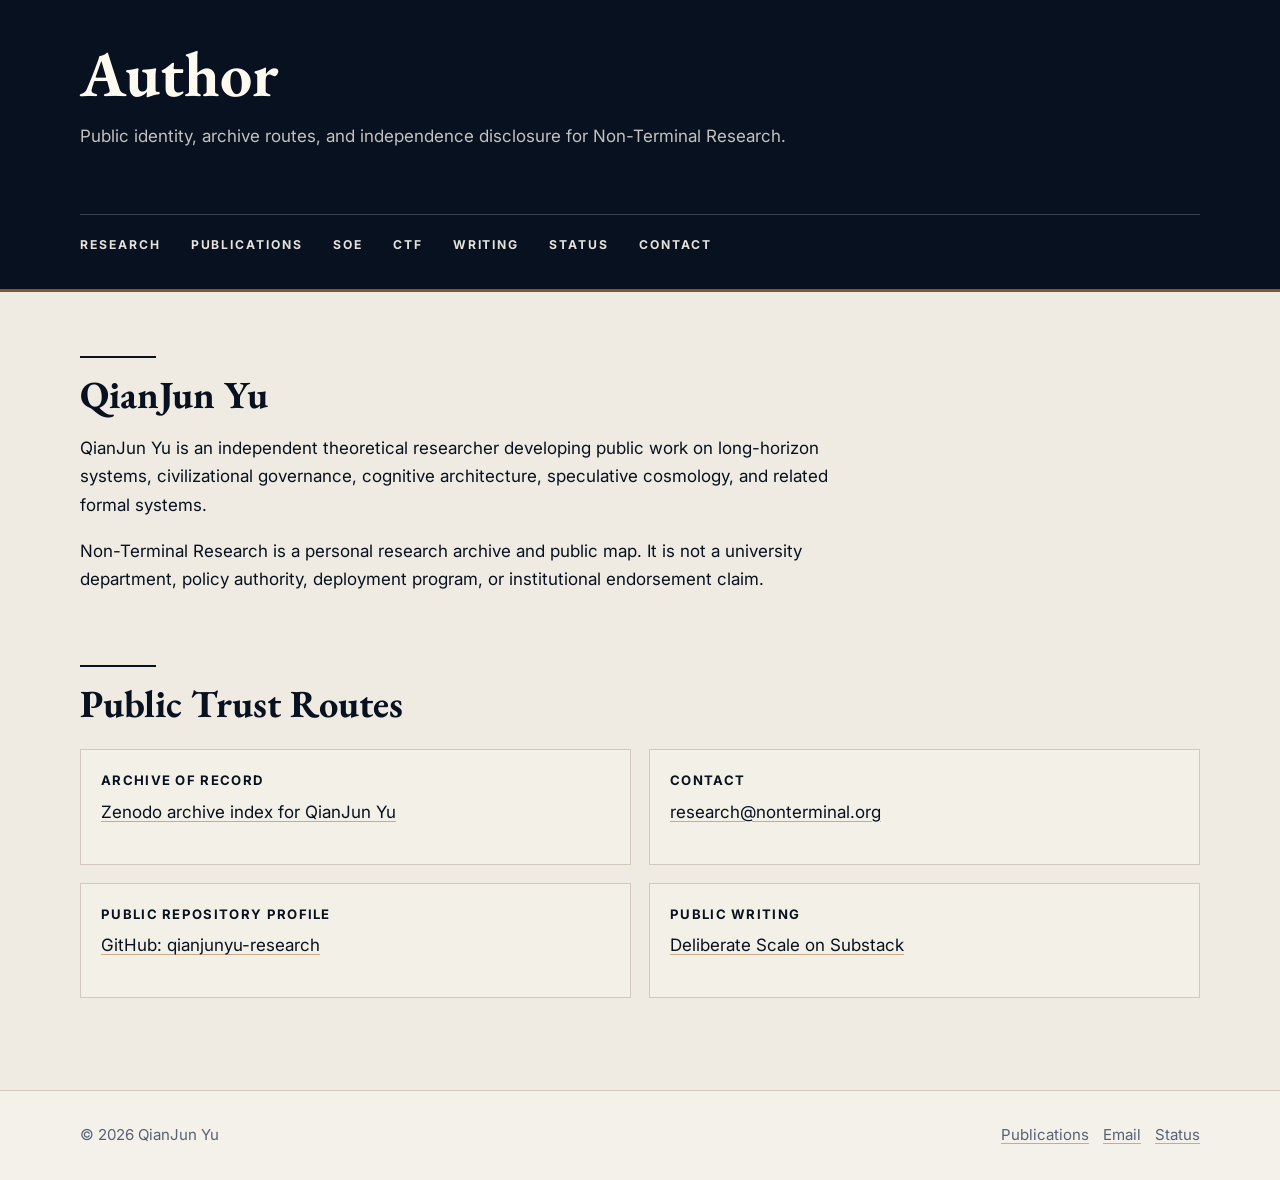
==== about.html @ 85eb5240 "Align site with final visual identity verdict" ====
<!doctype html>
<html lang="en">
  <head>
    <meta charset="utf-8">
    <meta name="viewport" content="width=device-width, initial-scale=1">
    <title>Author | Non-Terminal Research</title>
    <meta name="description" content="Author and public trust information for Non-Terminal Research, the research archive of QianJun Yu.">
    <meta name="theme-color" content="#0b1420">
    <link rel="canonical" href="https://nonterminal.org/about.html">
    <meta property="og:type" content="profile">
    <meta property="og:site_name" content="Non-Terminal Research">
    <meta property="og:title" content="Author | Non-Terminal Research">
    <meta property="og:description" content="Author and public trust information for Non-Terminal Research, the research archive of QianJun Yu.">
    <meta property="og:url" content="https://nonterminal.org/about.html">
    <meta name="twitter:card" content="summary">
    <meta name="twitter:title" content="Author | Non-Terminal Research">
    <meta name="twitter:description" content="Author and public trust information for Non-Terminal Research.">
    <link rel="icon" href="assets/favicon.svg" type="image/svg+xml">
    <link rel="stylesheet" href="assets/site.css">
    <link rel="preconnect" href="https://fonts.googleapis.com">
    <link rel="preconnect" href="https://fonts.gstatic.com" crossorigin>
    <link href="https://fonts.googleapis.com/css2?family=EB+Garamond:wght@500;600;700&family=Inter:wght@400;500;600;700&display=swap" rel="stylesheet">
    <script type="application/ld+json">
      {
        "@context": "https://schema.org",
        "@type": "ProfilePage",
        "name": "Author | Non-Terminal Research",
        "url": "https://nonterminal.org/about.html",
        "mainEntity": {
          "@type": "Person",
          "name": "QianJun Yu",
          "jobTitle": "Independent theoretical researcher",
          "email": "mailto:research@nonterminal.org",
          "url": "https://nonterminal.org/",
          "sameAs": [
            "https://zenodo.org/search?q=qianjun%20yu&l=list&p=1&s=10&sort=bestmatch",
            "https://github.com/qianjunyu-research",
            "https://substack.com/@deliberatescale"
          ]
        }
      }
    </script>
  </head>
  <body>
    <a class="skip-link" href="#main">Skip to content</a>
    <header class="page-head">
      <div class="hero-inner">
        <h1>Author</h1>
        <p>Public identity, archive routes, and independence disclosure for Non-Terminal Research.</p>
        <nav class="site-nav" aria-label="Primary navigation">
          <a href="index.html">Research</a>
          <a href="publications.html">Publications</a>
          <a href="system-of-eternity.html">SOE</a>
          <a href="cognitive-trinity-framework.html">CTF</a>
          <a href="writing.html">Writing</a>
          <a href="status.html">Status</a>
          <a href="contact.html">Contact</a>
        </nav>
      </div>
    </header>
    <main id="main" class="content">
      <section class="section narrow">
        <h2>QianJun Yu</h2>
        <p>QianJun Yu is an independent theoretical researcher developing public work on long-horizon systems, civilizational governance, cognitive architecture, speculative cosmology, and related formal systems.</p>
        <p>Non-Terminal Research is a personal research archive and public map. It is not a university department, policy authority, deployment program, or institutional endorsement claim.</p>
      </section>
      <section class="section">
        <h2>Public Trust Routes</h2>
        <div class="apparatus">
          <div class="apparatus-item">
            <strong>Archive of record</strong>
            <p><a href="https://zenodo.org/search?q=qianjun%20yu&l=list&p=1&s=10&sort=bestmatch">Zenodo archive index for QianJun Yu</a></p>
          </div>
          <div class="apparatus-item">
            <strong>Contact</strong>
            <p><a href="mailto:research@nonterminal.org">research@nonterminal.org</a></p>
          </div>
          <div class="apparatus-item">
            <strong>Public repository profile</strong>
            <p><a href="https://github.com/qianjunyu-research">GitHub: qianjunyu-research</a></p>
          </div>
          <div class="apparatus-item">
            <strong>Public writing</strong>
            <p><a href="https://substack.com/@deliberatescale">Deliberate Scale on Substack</a></p>
          </div>
        </div>
      </section>
    </main>
    <footer class="footer"><div class="footer-inner"><span>&copy; <span data-current-year></span> QianJun Yu</span><span class="footer-links"><a href="publications.html">Publications</a><a href="mailto:research@nonterminal.org">Email</a><a href="status.html">Status</a></span></div></footer>
    <script src="assets/site.js"></script>
  </body>
</html>
---- assets/site.css ----
:root {
  --ink: #07111f;
  --ink-2: #111d2d;
  --paper: #efebe2;
  --paper-cool: #f7f5ee;
  --line: #d2c9ba;
  --muted: #596274;
  --muted-2: #7a7469;
  --bronze: #a87637;
  --steel: #53728d;
  --white: #fffaf0;
  --code: #1e2937;
  --max: 1120px;
}

* {
  box-sizing: border-box;
}

html {
  scroll-behavior: smooth;
}

body {
  margin: 0;
  background: var(--paper);
  color: var(--ink);
  font-family: "Inter", "Segoe UI", Arial, sans-serif;
  font-size: 17px;
  line-height: 1.65;
  overflow-x: hidden;
}

a {
  color: inherit;
  text-decoration-color: rgba(168, 118, 55, 0.55);
  text-underline-offset: 0.2em;
  overflow-wrap: anywhere;
}

a:hover {
  color: #6d481e;
}

a:focus-visible,
button:focus-visible {
  outline: 3px solid rgba(215, 170, 107, 0.95);
  outline-offset: 4px;
}

.skip-link {
  position: absolute;
  left: 1rem;
  top: -4rem;
  z-index: 20;
  background: var(--white);
  color: var(--ink);
  padding: 0.6rem 0.8rem;
}

.skip-link:focus {
  top: 1rem;
}

.hero {
  position: relative;
  overflow: hidden;
  min-height: 520px;
  background:
    linear-gradient(90deg, rgba(7, 17, 31, 0.98), rgba(17, 29, 45, 0.94)),
    var(--ink);
  color: var(--white);
  border-bottom: 3px solid rgba(168, 118, 55, 0.72);
}

.hero::after {
  content: "";
  position: absolute;
  inset: auto 0 0;
  height: 1px;
  background: rgba(255, 250, 240, 0.14);
}

.hero-inner,
.content,
.footer-inner {
  width: calc(100% - 48px);
  max-width: var(--max);
  margin: 0 auto;
}

.hero-inner {
  position: relative;
  z-index: 2;
  padding: 82px 0 56px;
}

.site-nav {
  display: flex;
  gap: 30px;
  flex-wrap: wrap;
  margin-top: 64px;
  padding-top: 20px;
  border-top: 1px solid rgba(255, 250, 240, 0.2);
  font-size: 0.76rem;
  letter-spacing: 0.16em;
  text-transform: uppercase;
  font-weight: 700;
}

.site-nav a {
  text-decoration: none;
  color: rgba(255, 250, 240, 0.9);
}

.site-nav a:hover,
.site-nav a[aria-current="page"] {
  color: #d7aa6b;
}

.hero-copy {
  max-width: min(760px, 100%);
}

.hero h1 {
  margin: 0;
  font-family: "EB Garamond", Georgia, "Times New Roman", serif;
  font-size: clamp(3rem, 7vw, 5.8rem);
  line-height: 0.92;
  font-weight: 600;
  letter-spacing: 0;
}

.hero .lead {
  margin: 26px 0 0;
  max-width: 760px;
  color: rgba(255, 250, 240, 0.84);
  font-family: "EB Garamond", Georgia, "Times New Roman", serif;
  font-size: clamp(1.35rem, 2.4vw, 1.95rem);
  line-height: 1.32;
}

.hero .support {
  max-width: 680px;
  color: rgba(255, 250, 240, 0.68);
  margin-top: 18px;
  font-size: 1rem;
}

.trust-strip {
  display: flex;
  flex-wrap: wrap;
  gap: 10px 18px;
  margin-top: 28px;
  color: rgba(255, 250, 240, 0.72);
  font-size: 0.78rem;
  letter-spacing: 0.08em;
  text-transform: uppercase;
  font-weight: 700;
}

.trust-strip a {
  color: rgba(255, 250, 240, 0.86);
  text-decoration: none;
  border-bottom: 1px solid rgba(168, 118, 55, 0.55);
}

.trust-strip a:hover {
  color: #d7aa6b;
}

.hero-actions {
  display: flex;
  flex-wrap: wrap;
  gap: 14px;
  margin-top: 34px;
}

.button {
  display: inline-flex;
  align-items: center;
  justify-content: center;
  min-height: 44px;
  padding: 0 18px;
  border: 1px solid rgba(255, 250, 240, 0.42);
  color: var(--white);
  text-decoration: none;
  font-size: 0.78rem;
  font-weight: 700;
  letter-spacing: 0.08em;
  text-transform: uppercase;
  background: rgba(255, 250, 240, 0.04);
}

.button:hover {
  border-color: #d7aa6b;
  color: #d7aa6b;
}

.button.secondary {
  border-color: rgba(168, 118, 55, 0.8);
}

.content {
  padding: 64px 0 92px;
}

.section {
  margin-top: 72px;
}

.section:first-child {
  margin-top: 0;
}

.section::before {
  content: "";
  display: block;
  width: 76px;
  height: 2px;
  margin-bottom: 16px;
  background: var(--ink);
}

h2,
h3 {
  font-family: "EB Garamond", Georgia, "Times New Roman", serif;
  letter-spacing: 0;
}

h2 {
  margin: 0 0 20px;
  font-size: clamp(2rem, 3vw, 2.7rem);
  line-height: 1.05;
}

h3 {
  margin: 0;
  font-size: 1.35rem;
  line-height: 1.2;
}

p {
  margin: 0 0 18px;
  overflow-wrap: break-word;
}

.narrow {
  max-width: 760px;
}

.muted {
  color: var(--muted);
}

.grid {
  display: grid;
  grid-template-columns: repeat(3, minmax(0, 1fr));
  gap: 24px;
  margin-top: 30px;
}

.card {
  min-height: 250px;
  border: 1px solid var(--line);
  background: rgba(247, 245, 238, 0.54);
  padding: 28px;
}

.card h3 {
  padding-bottom: 11px;
  border-bottom: 1px solid rgba(168, 118, 55, 0.55);
}

.card p {
  margin-top: 16px;
  color: #4c5565;
}

.pub-list {
  border-top: 1px solid var(--line);
  margin-top: 26px;
}

.pub-row {
  display: grid;
  grid-template-columns: 130px minmax(0, 1fr) 190px;
  gap: 24px;
  align-items: baseline;
  padding: 20px 0;
  border-bottom: 1px solid var(--line);
}

.pub-row time,
.pub-row .meta {
  color: var(--muted);
  font-size: 0.94rem;
}

.pub-row strong {
  font-family: "EB Garamond", Georgia, "Times New Roman", serif;
  font-size: 1.28rem;
}

.archive-groups {
  display: grid;
  gap: 52px;
  margin-top: 30px;
}

.archive-group {
  border-top: 2px solid var(--ink);
  padding-top: 18px;
}

.archive-group > p {
  max-width: 760px;
}

.record-list {
  display: grid;
  gap: 18px;
  margin-top: 24px;
}

.record {
  border: 1px solid var(--line);
  background: rgba(247, 245, 238, 0.56);
  padding: 22px 24px;
}

.record h3 {
  margin-bottom: 8px;
}

.record-meta {
  display: flex;
  flex-wrap: wrap;
  gap: 8px;
  margin: 12px 0 0;
}

.tag {
  display: inline-flex;
  align-items: center;
  min-height: 24px;
  padding: 2px 8px;
  border: 1px solid rgba(83, 114, 141, 0.34);
  color: #3f5268;
  background: rgba(83, 114, 141, 0.08);
  font-size: 0.78rem;
  font-weight: 700;
  letter-spacing: 0.04em;
  text-transform: uppercase;
}

.record-actions {
  display: flex;
  flex-wrap: wrap;
  gap: 12px;
  margin-top: 16px;
  font-size: 0.92rem;
  font-weight: 700;
}

.citation {
  margin-top: 14px;
  color: var(--muted);
  font-size: 0.9rem;
}

.citation summary {
  cursor: pointer;
  color: var(--ink);
  font-weight: 700;
}

.citation code {
  display: block;
  margin-top: 8px;
  padding: 12px;
  background: rgba(7, 17, 31, 0.05);
  color: var(--code);
  font-family: Consolas, "Liberation Mono", monospace;
  font-size: 0.84rem;
  line-height: 1.5;
  white-space: normal;
}

.apparatus {
  display: grid;
  grid-template-columns: repeat(2, minmax(0, 1fr));
  gap: 18px;
  margin-top: 26px;
}

.apparatus-item {
  border: 1px solid var(--line);
  background: rgba(247, 245, 238, 0.56);
  padding: 20px;
}

.apparatus-item strong {
  display: block;
  margin-bottom: 6px;
  color: var(--ink);
  font-size: 0.82rem;
  letter-spacing: 0.1em;
  text-transform: uppercase;
}

.callout {
  max-width: 860px;
  margin-top: 36px;
  border: 1px solid rgba(168, 118, 55, 0.72);
  background: rgba(255, 250, 240, 0.36);
  padding: 24px 28px;
}

.callout h3 {
  margin-bottom: 8px;
}

.status-list {
  display: grid;
  grid-template-columns: repeat(2, minmax(0, 1fr));
  gap: 18px;
  margin-top: 26px;
}

.status-item {
  border-left: 3px solid var(--bronze);
  padding: 4px 0 4px 16px;
  color: #414b5a;
}

.page-head {
  background: var(--ink);
  color: var(--white);
  border-bottom: 3px solid rgba(168, 118, 55, 0.72);
}

.page-head .hero-inner {
  padding: 42px 0 34px;
}

.page-head h1 {
  margin: 0;
  font-family: "EB Garamond", Georgia, "Times New Roman", serif;
  font-size: clamp(2.5rem, 5vw, 4.2rem);
  line-height: 1;
}

.page-head p {
  max-width: 760px;
  margin-top: 16px;
  color: rgba(255, 250, 240, 0.76);
}

.page-head .page-motto {
  margin-top: 14px;
  color: #d7aa6b;
  font-size: 0.82rem;
  font-weight: 700;
  letter-spacing: 0.14em;
  text-transform: uppercase;
}

.two-column {
  display: grid;
  grid-template-columns: minmax(0, 0.68fr) minmax(280px, 0.32fr);
  gap: 48px;
}

.side-panel {
  border-top: 2px solid var(--ink);
  padding-top: 18px;
  color: var(--muted);
}

.footer {
  border-top: 1px solid var(--line);
  background: rgba(247, 245, 238, 0.6);
  color: var(--muted);
}

.footer-inner {
  display: flex;
  justify-content: space-between;
  gap: 28px;
  padding: 32px 0;
  font-size: 0.94rem;
}

.footer-links {
  display: flex;
  flex-wrap: wrap;
  gap: 8px 14px;
}

@media (prefers-reduced-motion: reduce) {
  html {
    scroll-behavior: auto;
  }
}

@media (max-width: 820px) {
  .hero {
    min-height: auto;
  }

  .hero-inner,
  .content,
  .footer-inner {
    width: calc(100% - 32px);
    max-width: var(--max);
  }

  .hero-inner {
    padding: 56px 0 38px;
  }

  .site-nav {
    gap: 14px 18px;
    margin-top: 40px;
    font-size: 0.7rem;
    letter-spacing: 0.12em;
  }

  .hero .lead {
    font-size: 1.3rem;
  }

  .hero-actions {
    flex-direction: column;
    align-items: stretch;
  }

  .button {
    width: 100%;
  }

  .grid,
  .status-list,
  .apparatus,
  .two-column {
    grid-template-columns: 1fr;
  }

  .pub-row {
    grid-template-columns: 1fr;
    gap: 14px;
  }

  .record {
    padding: 20px 18px;
  }

  .record h3,
  .card h3 {
    overflow-wrap: anywhere;
  }

  .tag {
    font-size: 0.72rem;
  }

  .footer-inner {
    flex-direction: column;
  }
}
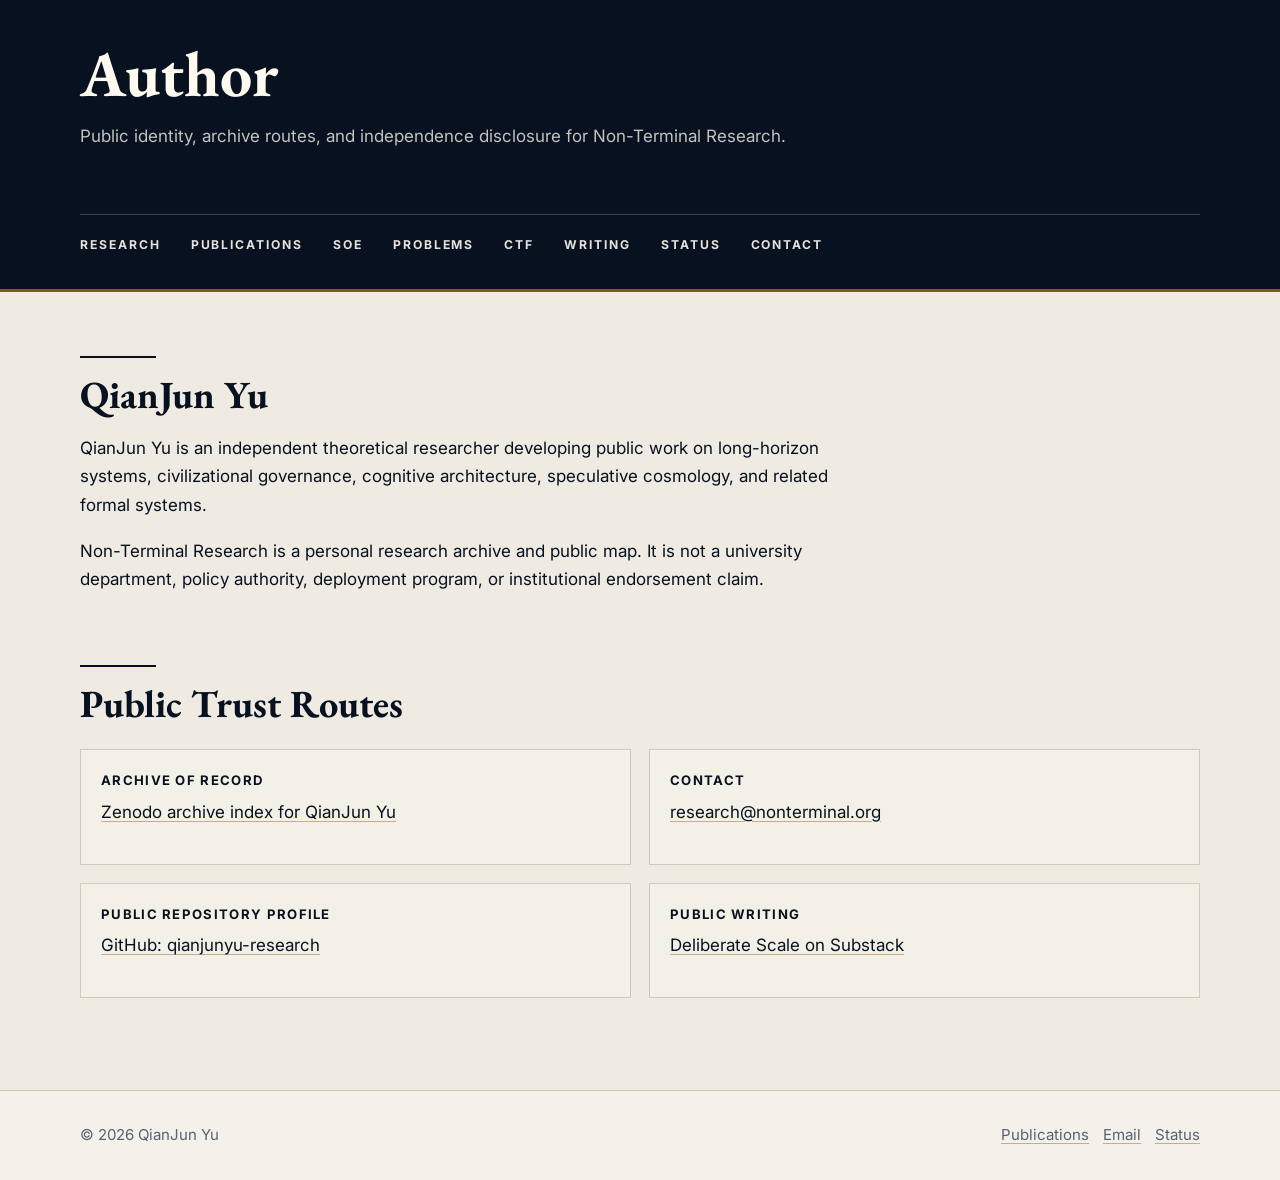
==== commit 8e04229b: "Add demand-first problem entry points" ====
--- a/about.html
+++ b/about.html
@@ -1,4 +1,4 @@
-<!doctype html>
+﻿<!doctype html>
 <html lang="en">
   <head>
     <meta charset="utf-8">
@@ -12,9 +12,14 @@
     <meta property="og:title" content="Author | Non-Terminal Research">
     <meta property="og:description" content="Author and public trust information for Non-Terminal Research, the research archive of QianJun Yu.">
     <meta property="og:url" content="https://nonterminal.org/about.html">
-    <meta name="twitter:card" content="summary">
+    <meta property="og:image" content="https://nonterminal.org/assets/social/nonterminal-og.png">
+    <meta property="og:image:width" content="1200">
+    <meta property="og:image:height" content="630">
+    <meta property="og:image:alt" content="Non-Terminal Research - research archive of QianJun Yu">
+    <meta name="twitter:card" content="summary_large_image">
     <meta name="twitter:title" content="Author | Non-Terminal Research">
     <meta name="twitter:description" content="Author and public trust information for Non-Terminal Research.">
+    <meta name="twitter:image" content="https://nonterminal.org/assets/social/nonterminal-og.png">
     <link rel="icon" href="assets/favicon.svg" type="image/svg+xml">
     <link rel="stylesheet" href="assets/site.css">
     <link rel="preconnect" href="https://fonts.googleapis.com">
@@ -51,6 +56,7 @@
           <a href="index.html">Research</a>
           <a href="publications.html">Publications</a>
           <a href="system-of-eternity.html">SOE</a>
+          <a href="problems.html">Problems</a>
           <a href="cognitive-trinity-framework.html">CTF</a>
           <a href="writing.html">Writing</a>
           <a href="status.html">Status</a>
--- a/assets/site.css
+++ b/assets/site.css
@@ -434,6 +434,69 @@
   color: #414b5a;
 }
 
+.problem-strip {
+  display: flex;
+  flex-wrap: wrap;
+  gap: 12px;
+  margin-top: 24px;
+}
+
+.problem-strip a {
+  display: inline-flex;
+  min-height: 42px;
+  align-items: center;
+  border: 1px solid var(--line);
+  background: rgba(247, 245, 238, 0.58);
+  padding: 0 14px;
+  color: #3f5268;
+  font-size: 0.78rem;
+  font-weight: 700;
+  letter-spacing: 0.06em;
+  text-decoration: none;
+  text-transform: uppercase;
+}
+
+.problem-strip a:hover {
+  border-color: rgba(168, 118, 55, 0.82);
+  color: #6d481e;
+}
+
+.domain-list {
+  display: grid;
+  gap: 26px;
+  margin-top: 30px;
+}
+
+.domain-card {
+  border: 1px solid var(--line);
+  background: rgba(247, 245, 238, 0.56);
+  padding: 26px 28px;
+}
+
+.domain-card h3 {
+  padding-bottom: 10px;
+  border-bottom: 1px solid rgba(168, 118, 55, 0.5);
+}
+
+.domain-card dl {
+  display: grid;
+  gap: 14px;
+  margin: 20px 0 0;
+}
+
+.domain-card dt {
+  color: var(--ink);
+  font-size: 0.78rem;
+  font-weight: 700;
+  letter-spacing: 0.1em;
+  text-transform: uppercase;
+}
+
+.domain-card dd {
+  margin: 4px 0 0;
+  color: #414b5a;
+}
+
 .page-head {
   background: var(--ink);
   color: var(--white);
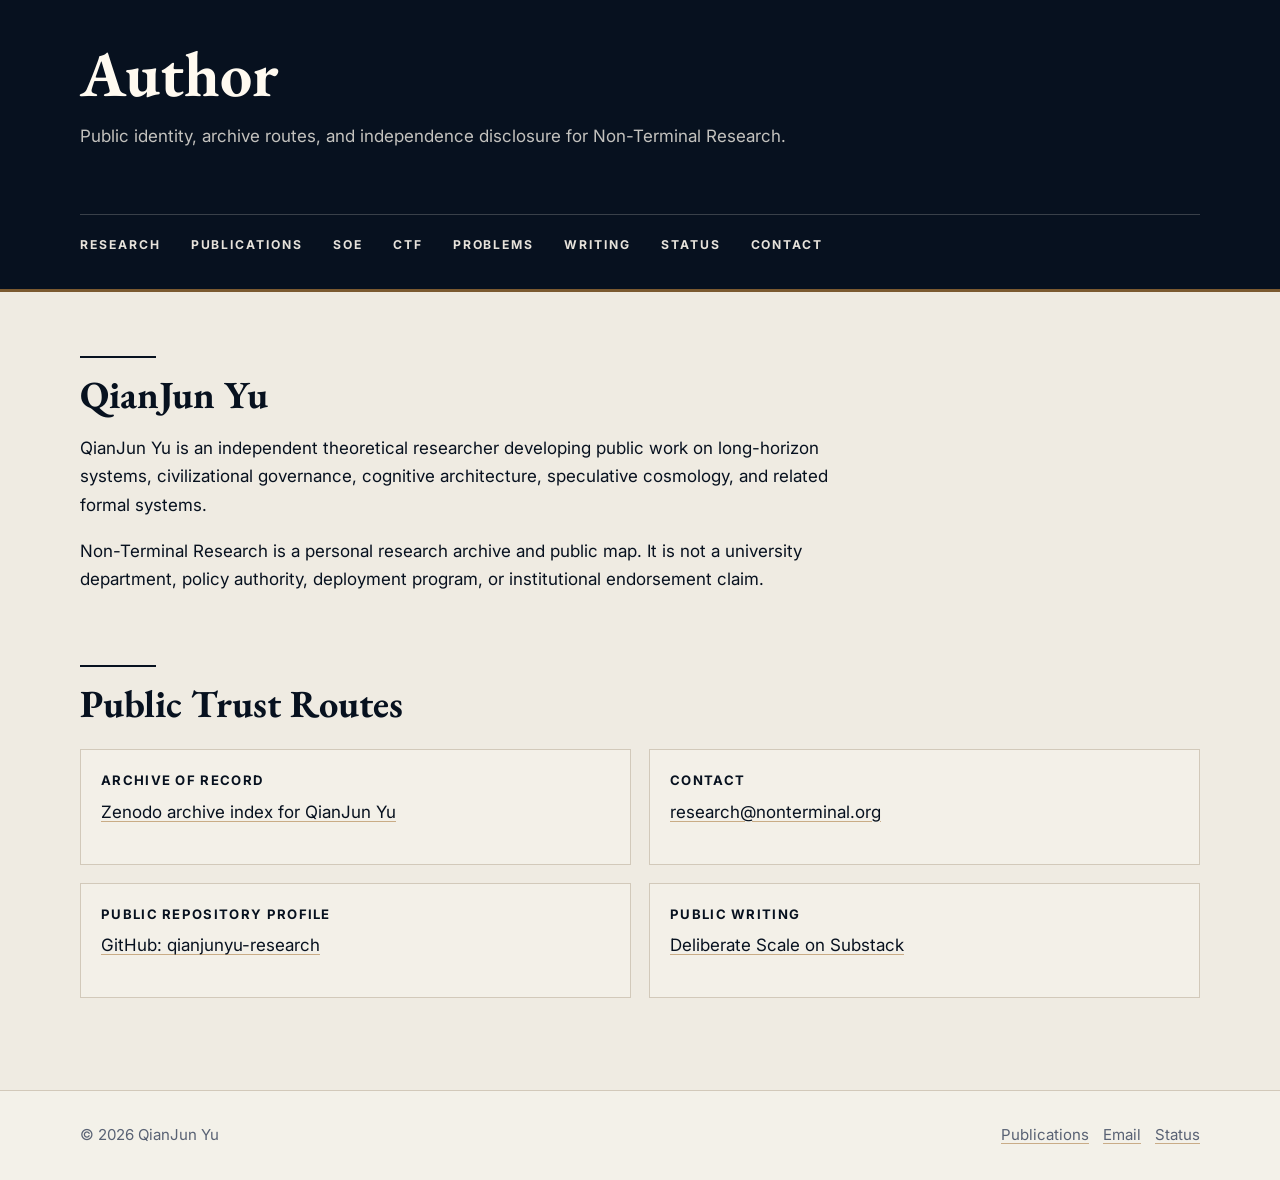
==== commit b5b723bf: "Add current work queue to status" ====
--- a/about.html
+++ b/about.html
@@ -56,8 +56,8 @@
           <a href="index.html">Research</a>
           <a href="publications.html">Publications</a>
           <a href="system-of-eternity.html">SOE</a>
+          <a href="cognitive-trinity-framework.html">CTF</a>
           <a href="problems.html">Problems</a>
-          <a href="cognitive-trinity-framework.html">CTF</a>
           <a href="writing.html">Writing</a>
           <a href="status.html">Status</a>
           <a href="contact.html">Contact</a>
--- a/assets/site.css
+++ b/assets/site.css
@@ -461,6 +461,31 @@
   color: #6d481e;
 }
 
+.question-grid {
+  display: grid;
+  grid-template-columns: repeat(2, minmax(0, 1fr));
+  gap: 14px;
+  margin-top: 26px;
+}
+
+.question-grid a {
+  display: flex;
+  min-height: 112px;
+  align-items: flex-start;
+  border-left: 3px solid rgba(168, 118, 55, 0.72);
+  background: rgba(247, 245, 238, 0.58);
+  padding: 18px 20px;
+  color: var(--ink);
+  font-weight: 650;
+  line-height: 1.45;
+  text-decoration: none;
+}
+
+.question-grid a:hover {
+  background: rgba(255, 250, 240, 0.72);
+  color: #6d481e;
+}
+
 .domain-list {
   display: grid;
   gap: 26px;
@@ -604,12 +629,17 @@
   }
 
   .grid,
+  .question-grid,
   .status-list,
   .apparatus,
   .two-column {
     grid-template-columns: 1fr;
   }
 
+  .question-grid a {
+    min-height: auto;
+  }
+
   .pub-row {
     grid-template-columns: 1fr;
     gap: 14px;
